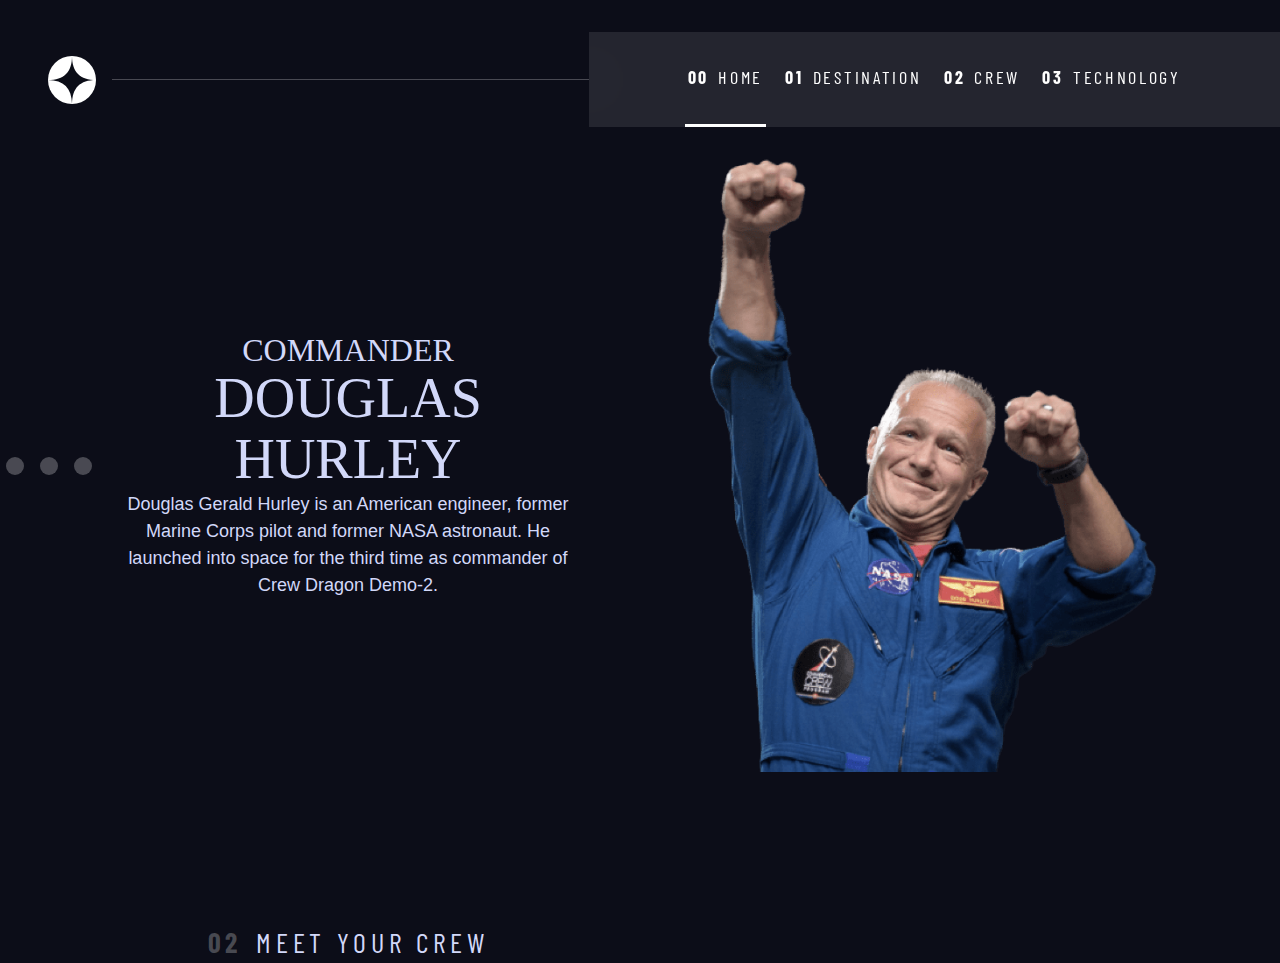
==== crew.html @ d8a0787b "added crew information" ====
<!DOCTYPE html>
<html lang="en">
<head>
    <meta charset="UTF-8">
    <meta http-equiv="X-UA-Compatible" content="IE=edge">
    <meta name="viewport" content="width=device-width, initial-scale=1.0">
    <link rel="stylesheet" href="index.css" />
    <link rel="preconnect" href="https://fonts.googleapis.com" />
    <link rel="preconnect" href="https://fonts.gstatic.com" crossorigin />
    <link href="https://fonts.googleapis.com/css2?family=Barlow+Condensed:wght@400;700&display=swap" rel="stylesheet"/>

    <link rel="icon" type="image/png" sizes="32x32" href="./assets/favicon-32x32.png"/>

    <title>Crew</title>
    <script src="index.js" defer></script>
</head>
<body class="crew">
    
    <a class="skip-to-content" href="#main">Skip to content</a>
    <header class="primary-header flex">
      <div>
        <img src="assets/shared/logo.svg" alt="space tourism logo" class="logo" />
      </div>
      <button class="mobile-nav-toggle" aria-controls="primary-navigation"><span class="sr-only" aria-expanded="false">Menu</span></button>
      <nav>
        <ul data-visible="false" class="primary-navigation underline-indicators flex">
          <li class="active"><a class="ff-sans-cond uppercase text-white letter-spacing-2" href="index.html"><span aria-hidden="true">00</span>Home</a>
          </li>
          <li><a class="ff-sans-cond uppercase text-white letter-spacing-2" href="destination.html"><span aria-hidden="true">01</span>Destination</a></li>
          <li><a class="ff-sans-cond uppercase text-white letter-spacing-2" href="crew.html"><span aria-hidden="true">02</span>Crew</a></li>
          <li><a class="ff-sans-cond uppercase text-white letter-spacing-2" href="technology.html"><span aria-hidden="true">03</span>Technology</a>
          </li>
        </ul>
      </nav>
    </header>

    <main id="main" class="grid-container grid-container--crew">
        
      
        <h1 class="numbered-title"><span aria-hidden="true">02</span>Meet your crew</h1>
        <div class="dot-indicators flex">
            <button aria-selected="true"><span class="sr-only">The commander</span></button>
            <button aria-selected="false"><span class="sr-only">The mission specialist</span></button>
            <button aria-selected="false"><span class="sr-only">The pilot</span></button>
            <button aria-selected="false"><span class="sr-only">The crew engineer</span></button>
          </div>
      
      <article class="crew-info">
            <h2 class="fs-600 uppercase ff-serif">Commander</h2>
            <p class="fs-700 uppercase ff-serif"> Douglas Hurley</p>
            <p class="mobile-size"> Douglas Gerald Hurley is an American engineer, former Marine Corps pilot 
                and former NASA astronaut. He launched into space for the third time as 
                commander of Crew Dragon Demo-2.
            </p>
      </article>

      <img src="assets/crew/image-douglas-hurley.png" alt="douglas-hurley">
       
    </main>

</body>
</html>
---- index.css ----
/*----- custom properties----- */

:root{
    
    /* colors */

    --clr-dark: 235 35% 7%;
    --clr-light: 231 77% 90%;
    --clr-white: 0 0% 100%;

    /* font sizes */

    --fs-900 : clamp(5rem, 8vw + 1rem ,9.375rem) ;
    --fs-800 : 6.25rem;
    --fs-700 : 3.5rem;
    --fs-600 : 2rem;
    --fs-500 : 1rem;
    --fs-400 : 1.125rem;
    --fs-300 : 1rem;
    --fs-200 : 0.875rem;

    /* font-families */

    --ff-serif: "Bellefair", serif;
    --ff-sans-cond: "Barlow Condensed", sans-serif;
    --ff-sans-normal: "Barlow", sans-serif;
}

@media(min-width: 35em){
    :root{
        --fs-900 : 9.375rem;
        --fs-800 : 5rem;
        --fs-700 : 2.5rem;
        --fs-600 : 1.5rem;
        --fs-500 : 1.25rem;
        --fs-400 : 1rem;
    }
}

@media (min-width: 55em){
    :root{
        --fs-800 : 6.25rem;
        --fs-700 : 3.5rem;
        --fs-600 : 2rem;
        --fs-500 : 1.75rem;
        --fs-400 : 1.125rem;
    }
}

/*-----Reset------ */

/* box-sizing */

*,
*::before,
*::after {
    box-sizing: border-box;
}

/* reset margins */

body,
h1,
h2,
h3,
h4,
h5,
p,
figure,
picture{
    margin:0;
}

h1,
h2,
h3,
h4,
h5,
h6,
p{
    font-weight: 400;
}

/* set up the body */
body{
    font-family: var(--ff-sans-normal);
    font-size: var(--fs-400);
    color: hsl(var(--clr-light));
    background-color: hsl(var(--clr-dark));
    line-height: 1.5;
    min-height: 100vh;
    display: grid;
    grid-template-rows: min-content 1fr;
    overflow-x: hidden;
}

/* images */

img,
picture{
    max-width: 100%;
    display: block;
}

/* forms font  */

input,
button,
textarea,
select{
    font: inherit;
}

/* remove animations for people who have turned them off */

@media (prefers-reduced-motion: reduce) {  
    *,
    *::before,
    *::after {
      animation-duration: 0.01ms !important;
      animation-iteration-count: 1 !important;
      transition-duration: 0.01ms !important;
      scroll-behavior: auto !important;
    }
}

  
/*------- Utility Classes ----- */

.flex{
    display: flex;
    gap: var(--gap, 1rem);
}

.grid{
    display: grid;
    gap: var(--gap, 1rem);
}

.d-block{
    display: flex;
    justify-content: center;
    align-items: center;
}

.flow > *:where(:not(:first-child)){
    margin-top: var(--flow-space, 1rem);
}

.container{
    padding-inline: 2em;
    margin-inline: auto;
    max-width: 80rem;
}


/* screen-reader only */

.sr-only{
    position: absolute;
    width: 1px;
    height: 1px;
    padding: 0;
    margin: -1px;
    overflow: hidden;
    clip: rect(0, 0, 0, 0);
    white-space: nowrap;
    bottom: 0;
}

.skip-to-content{
    position: absolute;
    background-color: hsl(var(--clr-white));
    color: hsl(var(--clr-dark));
    padding: .5em 1em;
    margin-inline: auto;
    transform: translateY(-100%);
    transition: transform 250ms ease-in;
}

.skip-to-content:focus{
    transform: translateY(0);
}


/*---- colors ---- */

.bg-dark{
    background-color: hsl(var(--clr-dark));
}

.bg-accent{
    background-color: hsl(var(--clr-light));
}

.bg-white{
    background-color: hsl(var(--clr-white));
}

.text-dark{
    color: hsl(var(--clr-dark));
}

.text-accent{
    color: hsl(var(--clr-light));
}

.text-white{
    color: hsl(var(--clr-white));
}

/* typography */

.ff-serif{
    font-family: var(--ff-serif);
}

.ff-sans-cond{
    font-family: var(--ff-sans-cond);
}

.ff-sans-normal{
    font-family: var(--ff-sans-normal);
}

.letter-spacing-1{
    letter-spacing: 4.75px;
}

.letter-spacing-2{
    letter-spacing: 2.7px;
}

.letter-spacing-3{
    letter-spacing: 2.35px;
}

.uppercase{
    text-transform: uppercase;
}

.fs-900{
   font-size: var(--fs-900);
}

.fs-800{
    font-size: var(--fs-800);
 }

.fs-700{
    font-size: var(--fs-700);
}

.fs-600{
    font-size: var(--fs-600);
}

.fs-500{
    font-size: var(--fs-500);
}

.fs-400{
    font-size: var(--fs-400);
}

.fs-300{
    font-size: var(--fs-300);
}

.fs-200{
    font-size: var(--fs-200);
}

.fs-900,
.fs-800,
.fs-700,
.fs-600{
    line-height: 1.1;
}

.numbered-title{
    font-family: var(--ff-sans-cond);
    font-size: var(--fs-500);
    text-transform: uppercase;
    letter-spacing: 4.72px;
}

.numbered-title span{
    margin-right: .5em;
    font-weight: 700;
    color: hsl(var(--clr-white) / .25);
}


/* Components */

.large-button{
    font-size: 2rem;
    position: relative;
    display: inline-grid;
    z-index: 1;
    place-items: center;
    padding: 0 2em;
    border-radius: 50%;
    aspect-ratio: 1;
    text-decoration: none;
}

.large-button::after{
    content: '';
    position: absolute;
    z-index: -1;
    width: 100%;
    height: 100%;
    background: hsl(var(--clr-white) / .1);
    opacity: 0;
    border-radius: 50%;
    transition: opacity 500ms linear, transform 700ms ease-in-out;
}

.large-button:hover::after,
.large-button:focus::after{
    opacity: 1;
    transform: scale(1.5);
}

.logo{
    margin: 1rem clamp(1.5rem, 5vw, 3rem);
}

.primary-header{
    justify-content: space-between;
    align-items: center;
}

.primary-navigation{
    --underline-gap: 2rem;
    list-style: none;
    padding: 0;
    margin: 0;
    background-color: hsl(var(--clr-white) / .1);
    backdrop-filter: blur(2rem);
}

.mobile-nav-toggle{
    display: none;
}

.primary-navigation a{
    text-decoration: none;
}

.primary-navigation a > span{
    font-weight: 700;
    margin-right: .5em;
}

@media(max-width:35em){
    .primary-navigation{
        --underline-gap: .8rem;
        position: fixed;
        z-index: 1000;
        flex-direction: column;
        inset: 0 0 0 30%;
        list-style: none;
        padding: min(20rem, 10vh) 2rem;
        margin: 0;
        transform: translateX(100%);
        transition: transform 500ms ease-in-out;
    }

    .primary-navigation.underline-indicators > .active{
        border: 0;
    }

    .primary-navigation[data-visible= "true"]{
        transform: translateX(0);
    }

    .mobile-nav-toggle{
        display: block;
        position: absolute;
        z-index: 2000;
        top: 2rem;
        right: 2rem;
        background: transparent; 
        border: 0;
        background-image: url(assets/shared/icon-hamburger.svg);
        width: 1.5rem;
        aspect-ratio: 1;
        background-repeat: no-repeat;
        cursor: pointer;
    }

    .mobile-nav-toggle[aria-expanded = 'true']{
        background-image: url(assets/shared/icon-close.svg);
    }
}

@media(min-width: 35em){
    .primary-navigation{
        padding-inline: clamp(2rem, 10vw, 6rem);
    }
}

@media(min-width:35em) and (max-width: 55em){
    .primary-navigation a > span{
        display: none;
    }
}

@media(min-width: 55em){
    .primary-header::after{
        content: '';
        display: block;
        position: relative;
        height: 1px;
        width: 100%;
        order: 1;
        margin-right: -4rem;
        background-color: hsl(var(--clr-white) / .25);
    }

    nav{
        order: 2;
    }

    .primary-navigation{
        margin-block: 2rem;
    }
}

.underline-indicators > *{
    cursor: pointer;
    border: 0;
    padding: var(--underline-gap, 1rem) 0;
    border-bottom: .2rem solid hsl(var(--clr-white) / 0);
}

@media (min-width:35em){
    .underline-indicators > *{
        padding: var(--underline-gap, 1rem) .2rem;
    }
}

.underline-indicators > *:hover,
.underline-indicators> *:focus{
    border-color: hsl(var(--clr-white) / .25);
}

.underline-indicators > .active,
.underline-indicators > [aria-selected="true"]{
    color: hsl(var(--clr-white) / 1);
    border-color: hsl(var(--clr-white) / 1);
}

.tab-list{
    --gap: 2rem;
}

.dot-indicators > *{
    cursor: pointer;
    border: 0;
    border-radius: 50%;
    padding: .5em;
    background-color: hsl(var(--clr-white) / .25);
}

.dot-indicators > *:hover,
.dot-indicators > *:focus{
    background-color: hsl(var(--clr-white) / .5);
}

.dot-indicators > [aria-selected="true"]{
    background-color: hsl(var(--clr-white) / 1);
}

/* ----- Page Specific ----- */

body{
    background-size: cover;
    background-position: center center;
    background-repeat: no-repeat;
    background-attachment: fixed;
}

/* Home */

.home{
    background-image: url(./assets/home/background-home-mobile.jpg);
}

@media(min-width:35em){
    .home{
        background-image: url(assets/home/background-home-tablet.jpg);
    }
}

@media(min-width:55em){
    .home{
       background-image: url(assets/home/background-home-desktop.jpg);
    }
}


.grid-container{
    display: grid;
    text-align: center;
    place-items: center;
    row-gap: 20%;
    padding-inline: 1rem;
}

.grid-container--destination{
    row-gap: 5%;
}
 
.grid-container *{
    max-width: 45ch;
}

.numbered-title{
    grid-area: title;
}


/* ------- destination ------- */

.grid-container--destination{
    grid-template-areas: 
        'title'
        'image'
        'tabs'
        'content';
}

.grid-container--destination > img{
    grid-area: image;
    max-width: 60%;
}

.grid-container--destination > .tab-list{
    grid-area: tabs;
}

.grid-container--destination > .destination-info{
    grid-area: content;
}

.destination-meta{
    flex-direction: column;
    border-top: 1px solid hsl(var(--clr-white) / .25);
    padding-top: 2.5rem;
    margin-top: 2.5rem;
    padding-bottom: 4rem;
}
 
@media(min-width: 55em){
    .grid-container{
        column-gap: var(--container-gap, 1rem);
        grid-template-columns: minmax(2rem, 1fr) repeat(2, minmax(0, 50em)) minmax(2rem, 1fr);
    }

    .grid-container > *:first-child{
        grid-column: 2;
    }
     
    .grid-container > *:last-child{
        grid-column: 3;
    }
 
    .grid-container--home{
        padding-bottom: 1rem;
        align-items: center;
    }
 }
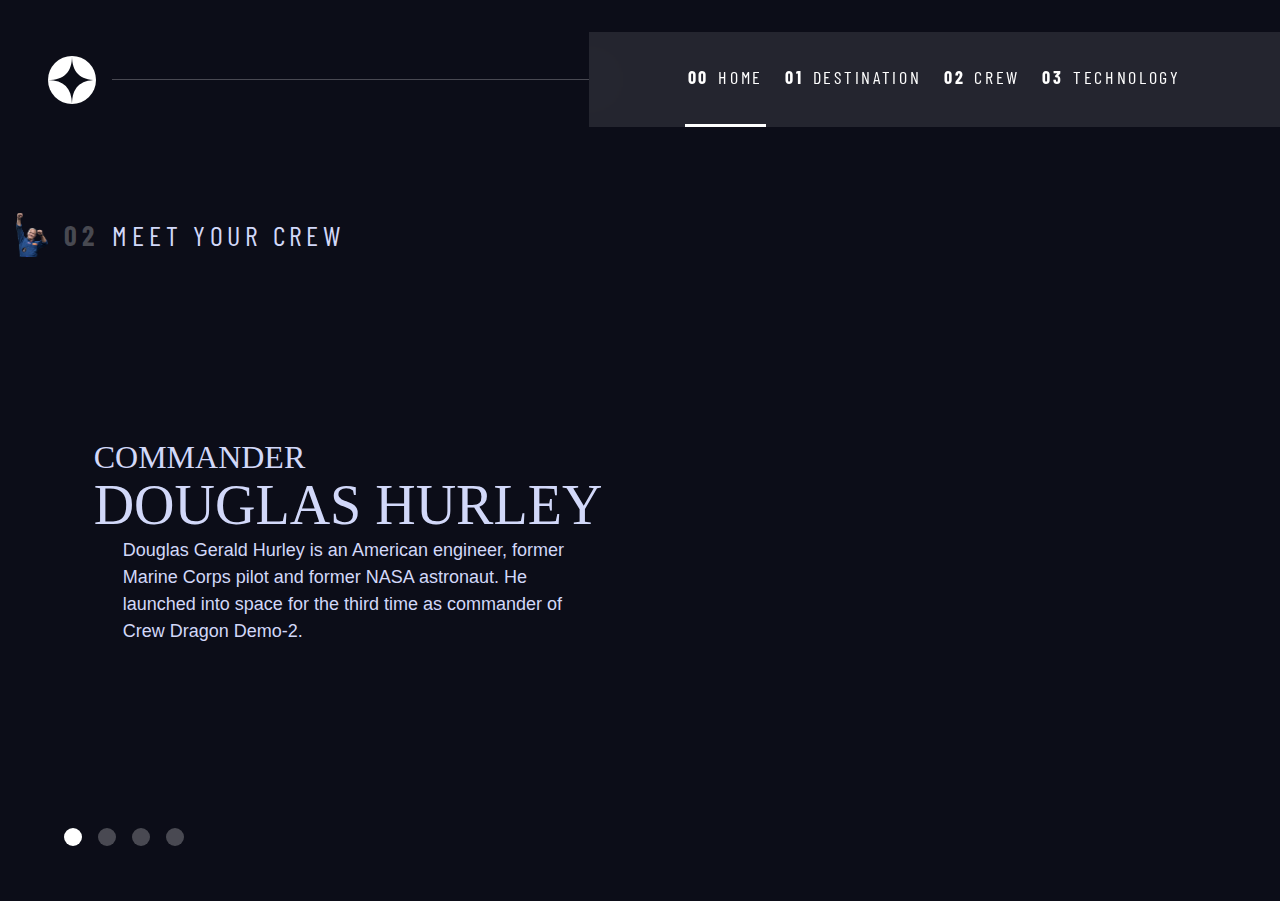
==== commit 754a2b4e: "Added picture element" ====
--- a/crew.html
+++ b/crew.html
@@ -36,7 +36,6 @@
 
     <main id="main" class="grid-container grid-container--crew">
         
-      
         <h1 class="numbered-title"><span aria-hidden="true">02</span>Meet your crew</h1>
         <div class="dot-indicators flex">
             <button aria-selected="true"><span class="sr-only">The commander</span></button>
@@ -47,14 +46,17 @@
       
       <article class="crew-info">
             <h2 class="fs-600 uppercase ff-serif">Commander</h2>
-            <p class="fs-700 uppercase ff-serif"> Douglas Hurley</p>
+            <p class="fs-700 uppercase ff-serif space-small"> Douglas Hurley</p>
             <p class="mobile-size"> Douglas Gerald Hurley is an American engineer, former Marine Corps pilot 
                 and former NASA astronaut. He launched into space for the third time as 
                 commander of Crew Dragon Demo-2.
             </p>
       </article>
 
-      <img src="assets/crew/image-douglas-hurley.png" alt="douglas-hurley">
+      <picture>
+        <source srcset="assets/crew/image-douglas-hurley.webp" type="image/webp">
+        <img src="assets/crew/image-douglas-hurley.png" alt="douglas-hurley">
+      </picture>
        
     </main>
 
--- a/index.css
+++ b/index.css
@@ -324,6 +324,10 @@
     transform: scale(1.5);
 }
 
+.mobile-size{
+    max-width: 60ch;
+}
+
 .logo{
     margin: 1rem clamp(1.5rem, 5vw, 3rem);
 }
@@ -338,6 +342,7 @@
     list-style: none;
     padding: 0;
     margin: 0;
+    margin-bottom: 2rem;
     background-color: hsl(var(--clr-white) / .1);
     backdrop-filter: blur(2rem);
 }
@@ -507,18 +512,19 @@
     display: grid;
     text-align: center;
     place-items: center;
-    row-gap: 20%;
+    row-gap: 10%;
     padding-inline: 1rem;
+}
+
+.grid-container p{
+    max-width: 45ch;
+    margin: auto;
 }
 
 .grid-container--destination{
     row-gap: 5%;
 }
  
-.grid-container *{
-    max-width: 45ch;
-}
-
 .numbered-title{
     grid-area: title;
 }
@@ -553,6 +559,54 @@
     padding-top: 2.5rem;
     margin-top: 2.5rem;
     padding-bottom: 4rem;
+    margin-inline: auto;
+}
+
+.destination-meta p{
+    font-size: 2rem;
+}
+
+/* ------crew------- */
+
+.grid-container--crew{
+    grid-template-areas: 
+        'title'
+        'image'
+        'tabs'
+        'content';
+}
+
+.grid-container--crew > img{
+    grid-area: image;
+    max-width: 80%;
+    border-bottom: 1px solid hsl(var(--clr-white) / .1);
+}
+
+.grid-container--crew > .dot-indicators{
+    grid-area: tabs;
+}
+
+.grid-container--crew > .crew-info{
+    grid-area: content;
+}
+
+@media(min-width: 35em){
+    .numbered-title{
+        justify-self: start;
+    }
+
+    .destination-meta{
+        flex-direction: row;
+        justify-content: space-evenly;
+    }
+
+    .grid-container--crew{
+        grid-template-areas: 
+            'title'
+            'content'
+            'tabs'
+            'image';
+    }
 }
  
 @media(min-width: 55em){
@@ -561,11 +615,11 @@
         grid-template-columns: minmax(2rem, 1fr) repeat(2, minmax(0, 50em)) minmax(2rem, 1fr);
     }
 
-    .grid-container > *:first-child{
+    .grid-container--home > *:first-child{
         grid-column: 2;
     }
      
-    .grid-container > *:last-child{
+    .grid-container--home > *:last-child{
         grid-column: 3;
     }
  
@@ -573,4 +627,37 @@
         padding-bottom: 1rem;
         align-items: center;
     }
- }+
+    .grid-container--destination{
+        grid-template-areas: 
+            '. title title .'
+            '. image tabs .'
+            '. image content .';
+    }
+
+    .destination-info,
+    .crew-info{
+        text-align: left;
+    }
+
+    .grid-container--destination > img,
+    .grid-container--crew > img{
+        max-width: 90%;
+    }
+
+    .destination-meta{
+        --gap: min(8vw,6rem);
+        justify-content: start;
+    }
+
+    .grid-container--crew{
+        grid-template-areas: 
+            '. title title .'
+            '. content image .'
+            '. tabs image .';
+    }
+
+    .dot-indicators{
+        justify-self: start;
+    }
+}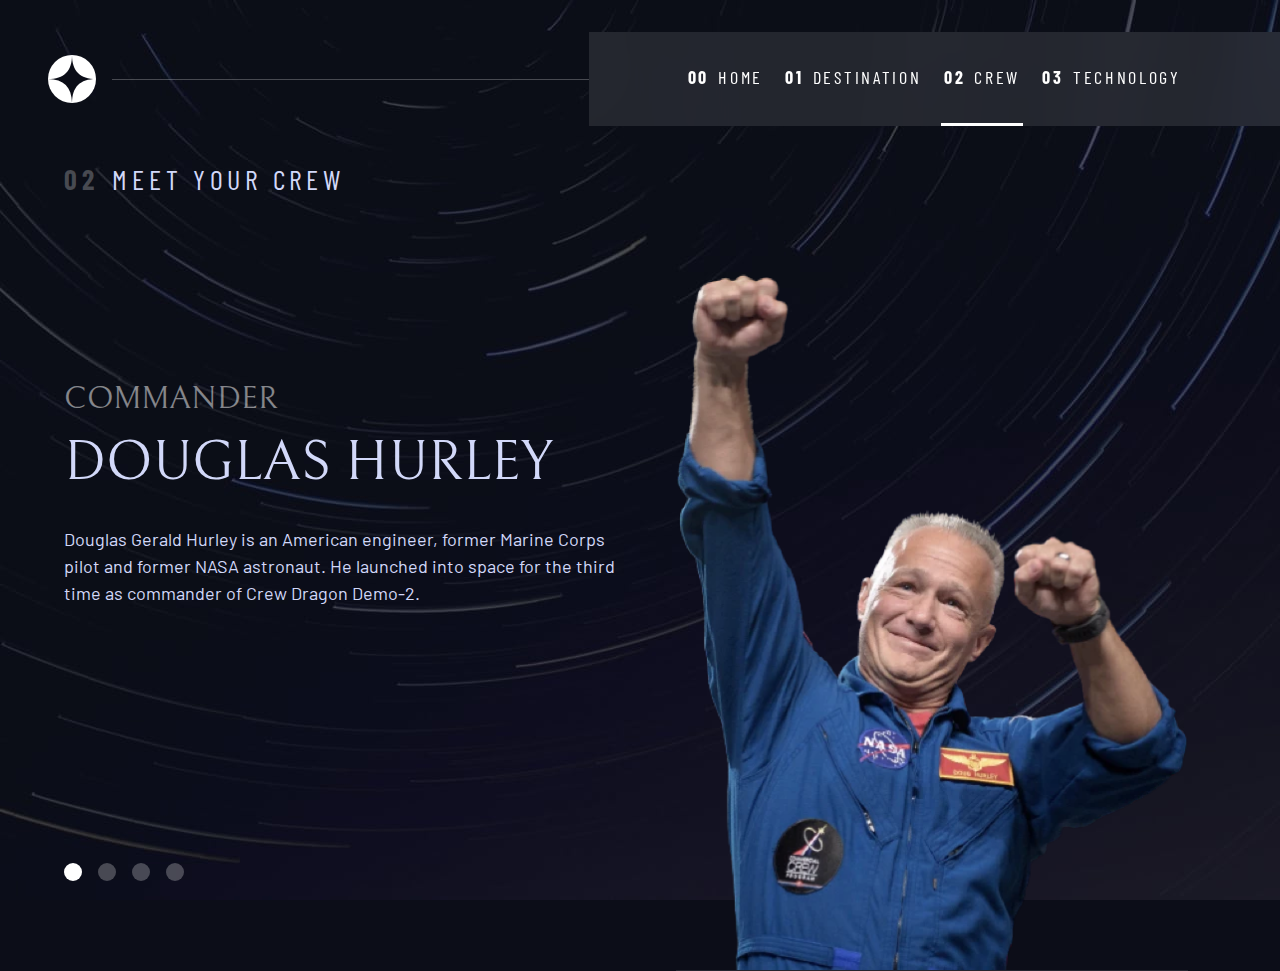
==== commit 816b3c85: "Added functioning to switch between pages." ====
--- a/crew.html
+++ b/crew.html
@@ -5,14 +5,13 @@
     <meta http-equiv="X-UA-Compatible" content="IE=edge">
     <meta name="viewport" content="width=device-width, initial-scale=1.0">
     <link rel="stylesheet" href="index.css" />
-    <link rel="preconnect" href="https://fonts.googleapis.com" />
-    <link rel="preconnect" href="https://fonts.gstatic.com" crossorigin />
-    <link href="https://fonts.googleapis.com/css2?family=Barlow+Condensed:wght@400;700&display=swap" rel="stylesheet"/>
-
+    <link rel="preconnect" href="https://fonts.googleapis.com">
+    <link rel="preconnect" href="https://fonts.gstatic.com" crossorigin>
+    <link href="https://fonts.googleapis.com/css2?family=Barlow+Condensed:wght@400;700&family=Barlow:wght@400;700&family=Bellefair&display=swap" rel="stylesheet">
     <link rel="icon" type="image/png" sizes="32x32" href="./assets/favicon-32x32.png"/>
-
     <title>Crew</title>
-    <script src="index.js" defer></script>
+    <script src="navigation.js" defer></script>
+    <script src="tab.js" defer></script>
 </head>
 <body class="crew">
     
@@ -24,10 +23,10 @@
       <button class="mobile-nav-toggle" aria-controls="primary-navigation"><span class="sr-only" aria-expanded="false">Menu</span></button>
       <nav>
         <ul data-visible="false" class="primary-navigation underline-indicators flex">
-          <li class="active"><a class="ff-sans-cond uppercase text-white letter-spacing-2" href="index.html"><span aria-hidden="true">00</span>Home</a>
+          <li><a class="ff-sans-cond uppercase text-white letter-spacing-2" href="index.html"><span aria-hidden="true">00</span>Home</a>
           </li>
           <li><a class="ff-sans-cond uppercase text-white letter-spacing-2" href="destination.html"><span aria-hidden="true">01</span>Destination</a></li>
-          <li><a class="ff-sans-cond uppercase text-white letter-spacing-2" href="crew.html"><span aria-hidden="true">02</span>Crew</a></li>
+          <li class="active"><a class="ff-sans-cond uppercase text-white letter-spacing-2" href="crew.html"><span aria-hidden="true">02</span>Crew</a></li>
           <li><a class="ff-sans-cond uppercase text-white letter-spacing-2" href="technology.html"><span aria-hidden="true">03</span>Technology</a>
           </li>
         </ul>
@@ -37,28 +36,70 @@
     <main id="main" class="grid-container grid-container--crew">
         
         <h1 class="numbered-title"><span aria-hidden="true">02</span>Meet your crew</h1>
-        <div class="dot-indicators flex">
-            <button aria-selected="true"><span class="sr-only">The commander</span></button>
-            <button aria-selected="false"><span class="sr-only">The mission specialist</span></button>
-            <button aria-selected="false"><span class="sr-only">The pilot</span></button>
-            <button aria-selected="false"><span class="sr-only">The crew engineer</span></button>
+         <div class="dot-indicators flex" role="tablist">
+            <button aria-selected="true" aria-controls="commander-tab" data-image="commander-image" role="tab"><span class="sr-only">The commander</span></button>
+            <button aria-selected="false" aria-controls="mission-tab" data-image="mission-image" role="tab"><span class="sr-only">The mission specialist</span></button>
+            <button aria-selected="false" aria-controls="pilot-tab" data-image="pilot-image" role="tab"><span class="sr-only">The pilot</span></button>
+            <button aria-selected="false" aria-controls="crew-tab" data-image="crew-image" role="tab"><span class="sr-only">The crew engineer</span></button>
           </div>
       
-      <article class="crew-info">
+      <article class="crew-info" id="commander-tab">
             <h2 class="fs-600 uppercase ff-serif">Commander</h2>
             <p class="fs-700 uppercase ff-serif space-small"> Douglas Hurley</p>
-            <p class="mobile-size"> Douglas Gerald Hurley is an American engineer, former Marine Corps pilot 
-                and former NASA astronaut. He launched into space for the third time as 
-                commander of Crew Dragon Demo-2.
+            <p class="mobile-size-one"> Douglas Gerald Hurley is an American engineer, former Marine Corps pilot and former NASA astronaut. He launched into space for the third time as commander of Crew Dragon Demo-2.
             </p>
       </article>
 
-      <picture>
+      <article class="crew-info" id="mission-tab" hidden>
+        <h2 class="fs-600 uppercase ff-serif">Mission Specialist</h2>
+        <p class="fs-700 uppercase ff-sans space-small"> Mark Shuttleworth</p>
+        <p class="mobile-size-one"> Mark Richard Shuttleworth is the founder and CEO of Canonical, the company behind the Linux-based Ubuntu operating system. Shuttleworth became the first South African to travel to space as a space tourist.
+        </p>
+      </article>
+
+      <article class="crew-info" id="pilot-tab" hidden>
+        <h2 class="fs-600 uppercase ff-serif">Pilot</h2>
+        <p class="fs-700 uppercase ff-serif space-small"> Victor Glover</p>
+        <p class="mobile-size-one"> Pilot on the first operational flight of the SpaceX Crew Dragon to the 
+          International Space Station. Glover is a commander in the U.S. Navy where he pilots an F/A-18.He was a crew member of Expedition 64, and served as a station systems flight engineer. 
+        </p>
+     </article>
+
+     <article class="crew-info" id="crew-tab" hidden>
+      <h2 class="fs-600 uppercase ff-serif">Flight Engineer</h2>
+      <p class="fs-700 uppercase ff-serif space-small">  Anousheh Ansari</p>
+      <p class="mobile-size-one"> Anousheh Ansari is an Iranian American engineer and co-founder of Prodea Systems.Ansari was the fourth self-funded space tourist, the first self-funded woman to 
+      fly to the ISS, and the first Iranian in space. 
+      </p>
+     </article>
+
+      <picture id="commander-image">
         <source srcset="assets/crew/image-douglas-hurley.webp" type="image/webp">
         <img src="assets/crew/image-douglas-hurley.png" alt="douglas-hurley">
+      </picture>
+
+      <picture hidden id="mission-image">
+        <source srcset="assets/crew/image-mark-shuttleworth.webp" type="image/webp">
+        <img src="assets/crew/image-mark-shuttleworth.png" alt="douglas-hurley">
+      </picture>
+
+      <picture hidden id="pilot-image">
+        <source srcset="assets/crew/image-victor-glover.webp" type="image/webp">
+        <img src="assets/crew/image-victor-glover.png" alt="douglas-hurley">
+      </picture>
+
+      <picture hidden id="crew-image">
+        <source srcset="assets/crew/image-anousheh-ansari.webp" type="image/webp">
+        <img src="assets/crew/image-anousheh-ansari.png" alt="douglas-hurley">
       </picture>
        
     </main>
 
 </body>
 </html>
+
+
+
+
+
+
--- a/index.css
+++ b/index.css
@@ -96,8 +96,7 @@
 
 /* images */
 
-img,
-picture{
+img{
     max-width: 100%;
     display: block;
 }
@@ -183,7 +182,7 @@
 }
 
 
-/*---- colors ---- */
+/* ---- colors ---- */
 
 .bg-dark{
     background-color: hsl(var(--clr-dark));
@@ -209,7 +208,7 @@
     color: hsl(var(--clr-white));
 }
 
-/* typography */
+/* ------typography------ */
 
 .ff-serif{
     font-family: var(--ff-serif);
@@ -292,7 +291,7 @@
 }
 
 
-/* Components */
+/* -------Components------- */
 
 .large-button{
     font-size: 2rem;
@@ -325,7 +324,7 @@
 }
 
 .mobile-size{
-    max-width: 60ch;
+    max-width: 40ch;
 }
 
 .logo{
@@ -440,11 +439,12 @@
     border: 0;
     padding: var(--underline-gap, 1rem) 0;
     border-bottom: .2rem solid hsl(var(--clr-white) / 0);
+    background-color: transparent;
 }
 
 @media (min-width:35em){
     .underline-indicators > *{
-        padding: var(--underline-gap, 1rem) .2rem;
+        padding: var(--underline-gap, .4rem) .2rem;
     }
 }
 
@@ -480,6 +480,27 @@
     background-color: hsl(var(--clr-white) / 1);
 }
 
+.numbered-indicators > *{
+    cursor: pointer;
+    border-radius: 50%;
+    padding: .8em 1.4em;
+    display: flex;
+    margin-bottom: .8em;
+    border-color: hsl( var(--clr-white) / .25 );
+    background-color: hsl( var(--clr-dark) );
+    color: hsl( var(--clr-white) );
+}
+
+.numbered-indicators > *:hover,
+.numbered-indicators > *:focus {
+    border-color: hsl( var(--clr-white) / 1 );
+}
+
+.numbered-indicators > [aria-selected="true"] {
+    background-color: hsl( var(--clr-white) / 1); 
+    color: hsl( var(--clr-dark) );
+}
+
 /* ----- Page Specific ----- */
 
 body{
@@ -489,10 +510,10 @@
     background-attachment: fixed;
 }
 
-/* Home */
+/* -------Home------- */
 
 .home{
-    background-image: url(./assets/home/background-home-mobile.jpg);
+    background-image: url(assets/home/background-home-mobile.jpg);
 }
 
 @media(min-width:35em){
@@ -504,6 +525,61 @@
 @media(min-width:55em){
     .home{
        background-image: url(assets/home/background-home-desktop.jpg);
+    }
+}
+
+/* -------destination------- */
+
+.destination{
+    background-image: url(assets/destination/background-destination-mobile.jpg);
+}
+
+@media(min-width:35em){
+    .destination{
+        background-image: url(assets/destination/background-destination-tablet.jpg);
+    }
+}
+
+@media(min-width:55em){
+    .destination{
+       background-image: url(assets/destination/background-destination-desktop.jpg);
+    }
+}
+
+
+/* ------crew------ */
+
+.crew{
+    background-image: url(assets/crew/background-crew-mobile.jpg);
+}
+
+@media(min-width:35em){
+    .crew{
+        background-image: url(assets/crew/background-crew-tablet.jpg);
+    }
+}
+
+@media(min-width:55em){
+    .crew{
+       background-image: url(assets/crew/background-crew-desktop.jpg);
+    }
+}
+
+/* ------technology------ */
+
+.technology{
+    background-image: url(assets/technology/background-technology-mobile.jpg);
+}
+
+@media(min-width:35em){
+    .crew{
+        background-image: url(assets/technology/background-technology-tablet.jpg);
+    }
+}
+
+@media(min-width:55em){
+    .crew{
+       background-image: url(assets/technology/background-technology-desktop.jpg);
     }
 }
 
@@ -516,13 +592,13 @@
     padding-inline: 1rem;
 }
 
-.grid-container p{
-    max-width: 45ch;
-    margin: auto;
-}
-
-.grid-container--destination{
+.grid-container--destination,
+.grid-container--technology{
     row-gap: 5%;
+}
+
+.grid-container--technology{
+    padding-inline: 0;
 }
  
 .numbered-title{
@@ -540,7 +616,7 @@
         'content';
 }
 
-.grid-container--destination > img{
+.grid-container--destination > picture{
     grid-area: image;
     max-width: 60%;
 }
@@ -576,7 +652,7 @@
         'content';
 }
 
-.grid-container--crew > img{
+.grid-container--crew > picture{
     grid-area: image;
     max-width: 80%;
     border-bottom: 1px solid hsl(var(--clr-white) / .1);
@@ -589,6 +665,39 @@
 .grid-container--crew > .crew-info{
     grid-area: content;
 }
+
+.crew-info > h2{
+    color: hsl(var(--clr-white) / .5);
+    padding: .2rem 0;
+}
+
+.space-small{
+    padding-bottom: 1.5rem;
+}
+
+
+/*-----technology------ */
+
+.grid-container--technology{
+    grid-template-areas: 
+        'title'
+        'image'
+        'tabs'
+        'content';
+}
+
+.grid-container--technology > picture{
+    grid-area: image;
+}
+
+.grid-container--technology > .numbered-indicators{
+    grid-area: tabs;
+}
+
+.grid-container--technology > .crew-info{
+    grid-area: content;
+}
+
 
 @media(min-width: 35em){
     .numbered-title{
@@ -607,6 +716,14 @@
             'tabs'
             'image';
     }
+
+    .crew-info > h2{
+        padding: .5rem 0;
+    }
+
+    .space-small{
+        padding-bottom: 1rem;
+    }
 }
  
 @media(min-width: 55em){
@@ -640,8 +757,9 @@
         text-align: left;
     }
 
-    .grid-container--destination > img,
-    .grid-container--crew > img{
+    .grid-container--destination > picture,
+    .grid-container--crew > picture,
+    .grid-container--technology > picture{
         max-width: 90%;
     }
 
@@ -660,4 +778,12 @@
     .dot-indicators{
         justify-self: start;
     }
+
+    .crew-info > h2{
+        padding: 1rem 0;
+    }
+
+    .space-small{
+        padding-bottom: 2rem;
+    }
 }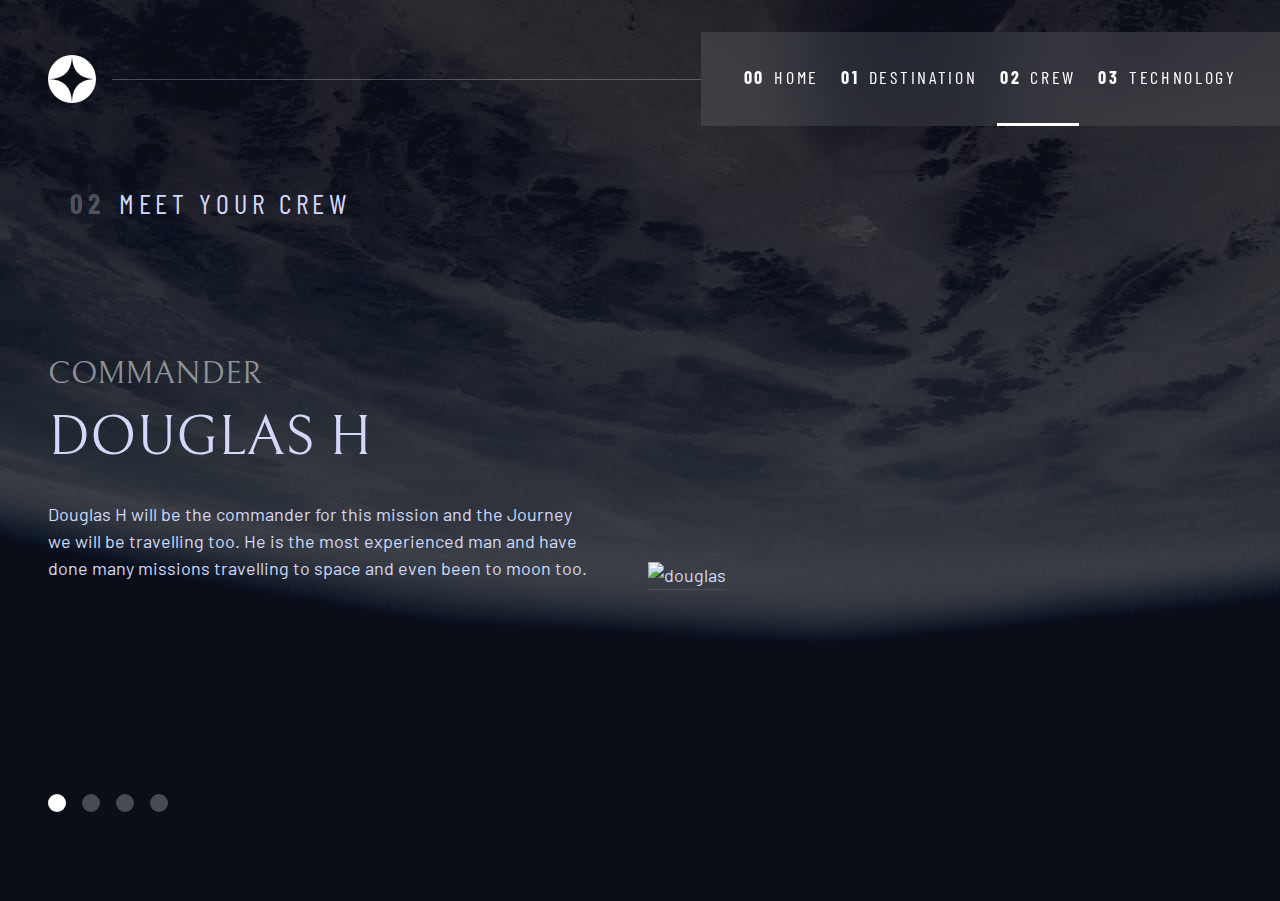
==== commit be2bb66a: "made some changes with the content." ====
--- a/crew.html
+++ b/crew.html
@@ -45,52 +45,46 @@
       
       <article class="crew-info" id="commander-tab">
             <h2 class="fs-600 uppercase ff-serif">Commander</h2>
-            <p class="fs-700 uppercase ff-serif space-small"> Douglas Hurley</p>
-            <p class="mobile-size-one"> Douglas Gerald Hurley is an American engineer, former Marine Corps pilot and former NASA astronaut. He launched into space for the third time as commander of Crew Dragon Demo-2.
+            <p class="fs-700 uppercase ff-serif space-small"> Douglas H</p>
+            <p class="mobile-size-one"> Douglas H will be the commander for this mission and the Journey we will be travelling too. He is the most experienced man and have done many missions travelling to space and even been to moon too.
             </p>
       </article>
 
       <article class="crew-info" id="mission-tab" hidden>
         <h2 class="fs-600 uppercase ff-serif">Mission Specialist</h2>
-        <p class="fs-700 uppercase ff-sans space-small"> Mark Shuttleworth</p>
-        <p class="mobile-size-one"> Mark Richard Shuttleworth is the founder and CEO of Canonical, the company behind the Linux-based Ubuntu operating system. Shuttleworth became the first South African to travel to space as a space tourist.
+        <p class="fs-700 uppercase ff-serif space-small"> Mark SW</p>
+        <p class="mobile-size-one"> Mark SH is the mission specialist for this mission and he also travelled to space as a space tourist. He will be guiding to mission safety and all the details regarding the mission. 
         </p>
       </article>
 
       <article class="crew-info" id="pilot-tab" hidden>
         <h2 class="fs-600 uppercase ff-serif">Pilot</h2>
-        <p class="fs-700 uppercase ff-serif space-small"> Victor Glover</p>
-        <p class="mobile-size-one"> Pilot on the first operational flight of the SpaceX Crew Dragon to the 
-          International Space Station. Glover is a commander in the U.S. Navy where he pilots an F/A-18.He was a crew member of Expedition 64, and served as a station systems flight engineer. 
+        <p class="fs-700 uppercase ff-serif space-small"> Victor G</p>
+        <p class="mobile-size-one"> Victor G will be our Pilot for this mission and have lot of experience in flying spacecraft. He is the first pilot to fly to International space station and served there. Anything you want to know about space he the guy to ask.
         </p>
      </article>
 
      <article class="crew-info" id="crew-tab" hidden>
       <h2 class="fs-600 uppercase ff-serif">Flight Engineer</h2>
-      <p class="fs-700 uppercase ff-serif space-small">  Anousheh Ansari</p>
-      <p class="mobile-size-one"> Anousheh Ansari is an Iranian American engineer and co-founder of Prodea Systems.Ansari was the fourth self-funded space tourist, the first self-funded woman to 
-      fly to the ISS, and the first Iranian in space. 
+      <p class="fs-700 uppercase ff-serif space-small">Robert J.</p>
+      <p class="mobile-size-one"> Robert J is Flight engineer for this mission. Basically flight engineers monitors and operates complex aircrafts and he is the best. You will get to know a lot about how aircrafts work. 
       </p>
      </article>
 
       <picture id="commander-image">
-        <source srcset="assets/crew/image-douglas-hurley.webp" type="image/webp">
-        <img src="assets/crew/image-douglas-hurley.png" alt="douglas-hurley">
+        <img src="assets/crew/commander.png" alt="douglas">
       </picture>
 
       <picture hidden id="mission-image">
-        <source srcset="assets/crew/image-mark-shuttleworth.webp" type="image/webp">
-        <img src="assets/crew/image-mark-shuttleworth.png" alt="douglas-hurley">
+        <img src="assets/crew/Mission-specialist.png" alt="Mark">
       </picture>
 
       <picture hidden id="pilot-image">
-        <source srcset="assets/crew/image-victor-glover.webp" type="image/webp">
-        <img src="assets/crew/image-victor-glover.png" alt="douglas-hurley">
+        <img src="assets/crew/pilot.png" alt="victor">
       </picture>
 
       <picture hidden id="crew-image">
-        <source srcset="assets/crew/image-anousheh-ansari.webp" type="image/webp">
-        <img src="assets/crew/image-anousheh-ansari.png" alt="douglas-hurley">
+        <img src="assets/crew/flight-specialist.png" alt="robert">
       </picture>
        
     </main>
--- a/index.css
+++ b/index.css
@@ -10,10 +10,10 @@
 
     /* font sizes */
 
-    --fs-900 : clamp(5rem, 8vw + 1rem ,9.375rem) ;
-    --fs-800 : 6.25rem;
-    --fs-700 : 3.5rem;
-    --fs-600 : 2rem;
+    --fs-900 : clamp(3rem, 8vw + 2rem ,9.375rem) ;
+    --fs-800 : 5rem;
+    --fs-700 : 2rem;
+    --fs-600 : 1.5rem;
     --fs-500 : 1rem;
     --fs-400 : 1.125rem;
     --fs-300 : 1rem;
@@ -29,15 +29,14 @@
 @media(min-width: 35em){
     :root{
         --fs-900 : 9.375rem;
-        --fs-800 : 5rem;
+        --fs-800 : 5.5rem;
         --fs-700 : 2.5rem;
-        --fs-600 : 1.5rem;
+        --fs-600 : 1.75rem;
         --fs-500 : 1.25rem;
-        --fs-400 : 1rem;
-    }
-}
-
-@media (min-width: 55em){
+    }
+}
+
+@media (min-width: 48em){
     :root{
         --fs-800 : 6.25rem;
         --fs-700 : 3.5rem;
@@ -138,7 +137,6 @@
 
 .d-block{
     display: flex;
-    justify-content: center;
     align-items: center;
 }
 
@@ -244,7 +242,7 @@
 
 .fs-800{
     font-size: var(--fs-800);
- }
+}
 
 .fs-700{
     font-size: var(--fs-700);
@@ -324,7 +322,7 @@
 }
 
 .mobile-size{
-    max-width: 40ch;
+    max-width: 50ch;
 }
 
 .logo{
@@ -370,7 +368,7 @@
         padding: min(20rem, 10vh) 2rem;
         margin: 0;
         transform: translateX(100%);
-        transition: transform 500ms ease-in-out;
+        transition: transform ease-in-out;
     }
 
     .primary-navigation.underline-indicators > .active{
@@ -403,17 +401,17 @@
 
 @media(min-width: 35em){
     .primary-navigation{
-        padding-inline: clamp(2rem, 10vw, 6rem);
-    }
-}
-
-@media(min-width:35em) and (max-width: 55em){
+        padding-inline: clamp(2rem, 10vw, 2.5rem);
+    }
+}
+
+@media(min-width:35em) and (max-width: 48em){
     .primary-navigation a > span{
         display: none;
     }
 }
 
-@media(min-width: 55em){
+@media(min-width: 48em){
     .primary-header::after{
         content: '';
         display: block;
@@ -432,6 +430,10 @@
     .primary-navigation{
         margin-block: 2rem;
     }
+
+    .large-button{
+        margin-left: 6rem;
+    }
 }
 
 .underline-indicators > *{
@@ -522,7 +524,7 @@
     }
 }
 
-@media(min-width:55em){
+@media(min-width:48em){
     .home{
        background-image: url(assets/home/background-home-desktop.jpg);
     }
@@ -540,7 +542,7 @@
     }
 }
 
-@media(min-width:55em){
+@media(min-width:48em){
     .destination{
        background-image: url(assets/destination/background-destination-desktop.jpg);
     }
@@ -559,7 +561,7 @@
     }
 }
 
-@media(min-width:55em){
+@media(min-width:48em){
     .crew{
        background-image: url(assets/crew/background-crew-desktop.jpg);
     }
@@ -572,13 +574,13 @@
 }
 
 @media(min-width:35em){
-    .crew{
+    .technology{
         background-image: url(assets/technology/background-technology-tablet.jpg);
     }
 }
 
-@media(min-width:55em){
-    .crew{
+@media(min-width:48em){
+    .technology{
        background-image: url(assets/technology/background-technology-desktop.jpg);
     }
 }
@@ -586,10 +588,15 @@
 
 .grid-container{
     display: grid;
+    place-items: center;
     text-align: center;
-    place-items: center;
     row-gap: 10%;
     padding-inline: 1rem;
+    padding-bottom: 4rem;
+}
+
+.d-block{
+    justify-content: center;
 }
 
 .grid-container--destination,
@@ -597,10 +604,6 @@
     row-gap: 5%;
 }
 
-.grid-container--technology{
-    padding-inline: 0;
-}
- 
 .numbered-title{
     grid-area: title;
 }
@@ -619,6 +622,7 @@
 .grid-container--destination > picture{
     grid-area: image;
     max-width: 60%;
+    align-self: flex-start;
 }
 
 .grid-container--destination > .tab-list{
@@ -671,8 +675,16 @@
     padding: .2rem 0;
 }
 
+.crew-info > .mobile-size-one{
+    margin-bottom: 6rem;
+}
+
 .space-small{
     padding-bottom: 1.5rem;
+}
+
+.mobile-size-one{
+    max-width: 55ch;
 }
 
 
@@ -686,6 +698,22 @@
         'content';
 }
 
+.grid-container--technology{
+    padding-inline: 0;
+}
+
+.technology-info{
+    padding-inline: 2rem;
+}
+
+.technology-info h2{
+    margin-bottom: 1rem;
+}
+
+.technology-info > .mobile-size-one{
+    margin-bottom: 4rem;
+}
+
 .grid-container--technology > picture{
     grid-area: image;
 }
@@ -694,7 +722,7 @@
     grid-area: tabs;
 }
 
-.grid-container--technology > .crew-info{
+.grid-container--technology > .technology-info{
     grid-area: content;
 }
 
@@ -726,11 +754,17 @@
     }
 }
  
-@media(min-width: 55em){
-    .grid-container{
+@media(min-width:48em){
+    .grid-container--crew,
+    .grid-container--destination{
         column-gap: var(--container-gap, 1rem);
-        grid-template-columns: minmax(2rem, 1fr) repeat(2, minmax(0, 50em)) minmax(2rem, 1fr);
-    }
+        grid-template-columns: minmax(1rem, 1fr) repeat(2, minmax(0, 50em)) minmax(1rem, 1fr);
+    }
+ 
+    .grid-container--home{
+        grid-template-columns: minmax(1rem, 1fr) repeat(2, minmax(0, 40em)) minmax(1rem, 1fr);
+    }
+    
 
     .grid-container--home > *:first-child{
         grid-column: 2;
@@ -742,10 +776,19 @@
  
     .grid-container--home{
         padding-bottom: 1rem;
-        align-items: center;
+        margin-left: 4rem;
+    }
+
+    .grid-container--home,
+    .grid-container--crew,
+    .grid-container--destination,
+    .grid-container--technology{
+        text-align: left;
     }
 
     .grid-container--destination{
+        justify-items: start;
+        align-content: flex-start;
         grid-template-areas: 
             '. title title .'
             '. image tabs .'
@@ -757,9 +800,7 @@
         text-align: left;
     }
 
-    .grid-container--destination > picture,
-    .grid-container--crew > picture,
-    .grid-container--technology > picture{
+    .grid-container--destination > picture{
         max-width: 90%;
     }
 
@@ -769,12 +810,18 @@
     }
 
     .grid-container--crew{
+        justify-items: start;
         grid-template-areas: 
             '. title title .'
             '. content image .'
             '. tabs image .';
     }
 
+    .grid-container--crew > picture{
+        max-width: 70%;
+        grid-column: span 2;
+    }
+
     .dot-indicators{
         justify-self: start;
     }
@@ -786,4 +833,35 @@
     .space-small{
         padding-bottom: 2rem;
     }
+
+    .grid-container--technology{
+        justify-content: flex-end;
+        grid-template-areas: 
+            'title title title .'
+            'tabs content . image'
+            'tabs content . image';
+    }
+
+    .numbered-indicators{
+        display: flex;
+        flex-direction: column;
+    }
+
+    .numbered-indicators,
+    .numbered-title{
+        padding-inline: 1.4rem;
+    }
+
+    .grid-container--technology{
+        padding-inline: 0;
+    }
+
+    .grid-container--technology > picture{
+        min-width: 220px;
+    }
+
+    .technology-info{
+        padding-inline: 2rem;
+        padding-right: 10rem;
+    }
 }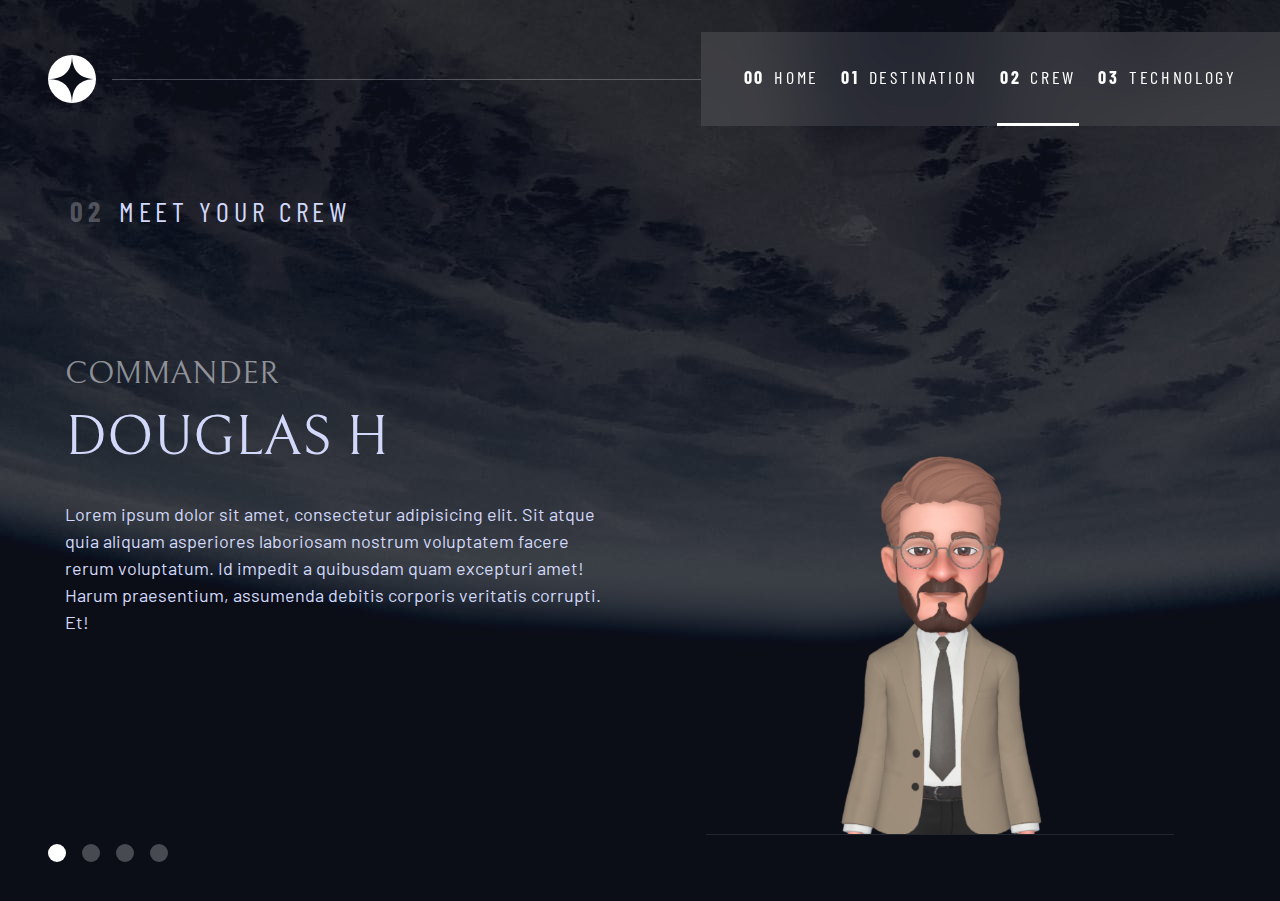
==== commit 9bb3ce95: "change in data" ====
--- a/crew.html
+++ b/crew.html
@@ -46,29 +46,25 @@
       <article class="crew-info" id="commander-tab">
             <h2 class="fs-600 uppercase ff-serif">Commander</h2>
             <p class="fs-700 uppercase ff-serif space-small"> Douglas H</p>
-            <p class="mobile-size-one"> Douglas H will be the commander for this mission and the Journey we will be travelling too. He is the most experienced man and have done many missions travelling to space and even been to moon too.
-            </p>
+            <p class="mobile-size-one"> Lorem ipsum dolor sit amet, consectetur adipisicing elit. Sit atque quia aliquam asperiores laboriosam nostrum voluptatem facere rerum voluptatum. Id impedit a quibusdam quam excepturi amet! Harum praesentium, assumenda debitis corporis veritatis corrupti. Et!</p>
       </article>
 
       <article class="crew-info" id="mission-tab" hidden>
         <h2 class="fs-600 uppercase ff-serif">Mission Specialist</h2>
         <p class="fs-700 uppercase ff-serif space-small"> Mark SW</p>
-        <p class="mobile-size-one"> Mark SH is the mission specialist for this mission and he also travelled to space as a space tourist. He will be guiding to mission safety and all the details regarding the mission. 
-        </p>
+        <p class="mobile-size-one"> Lorem ipsum dolor sit amet consectetur, adipisicing elit. Magni nostrum provident consequuntur officia. Earum sunt debitis deleniti nemo atque, unde animi sapiente incidunt esse ducimus quis cupiditate. Esse ratione, ducimus labore consectetur incidunt culpa id qui? </p>
       </article>
 
       <article class="crew-info" id="pilot-tab" hidden>
         <h2 class="fs-600 uppercase ff-serif">Pilot</h2>
         <p class="fs-700 uppercase ff-serif space-small"> Victor G</p>
-        <p class="mobile-size-one"> Victor G will be our Pilot for this mission and have lot of experience in flying spacecraft. He is the first pilot to fly to International space station and served there. Anything you want to know about space he the guy to ask.
-        </p>
+        <p class="mobile-size-one"> Lorem ipsum dolor sit amet consectetur adipisicing elit. Nobis, cupiditate. Mollitia sit neque doloribus recusandae, deserunt maiores ducimus nostrum architecto sequi sapiente magni qui cupiditate aliquid beatae. Corporis, quisquam. Officia vero molestias, rem optio perspiciatis modi?</p>
      </article>
 
      <article class="crew-info" id="crew-tab" hidden>
       <h2 class="fs-600 uppercase ff-serif">Flight Engineer</h2>
       <p class="fs-700 uppercase ff-serif space-small">Robert J.</p>
-      <p class="mobile-size-one"> Robert J is Flight engineer for this mission. Basically flight engineers monitors and operates complex aircrafts and he is the best. You will get to know a lot about how aircrafts work. 
-      </p>
+      <p class="mobile-size-one"> Lorem ipsum dolor sit amet consectetur adipisicing elit. Quisquam eum eveniet iste vitae? Earum, itaque inventore. Architecto, ullam beatae expedita praesentium quo accusamus voluptas assumenda unde aperiam sint vitae totam mollitia quas commodi debitis! </p>
      </article>
 
       <picture id="commander-image">
--- a/index.css
+++ b/index.css
@@ -432,7 +432,7 @@
     }
 
     .large-button{
-        margin-left: 6rem;
+        margin-left: 10rem;
     }
 }
 
@@ -590,9 +590,8 @@
     display: grid;
     place-items: center;
     text-align: center;
-    row-gap: 10%;
+    row-gap: 5%;
     padding-inline: 1rem;
-    padding-bottom: 4rem;
 }
 
 .d-block{
@@ -700,6 +699,7 @@
 
 .grid-container--technology{
     padding-inline: 0;
+    padding-bottom: 4rem;
 }
 
 .technology-info{
@@ -776,7 +776,7 @@
  
     .grid-container--home{
         padding-bottom: 1rem;
-        margin-left: 4rem;
+        padding-inline: 5rem;
     }
 
     .grid-container--home,
@@ -810,7 +810,6 @@
     }
 
     .grid-container--crew{
-        justify-items: start;
         grid-template-areas: 
             '. title title .'
             '. content image .'
@@ -818,8 +817,7 @@
     }
 
     .grid-container--crew > picture{
-        max-width: 70%;
-        grid-column: span 2;
+        width: 80%;
     }
 
     .dot-indicators{
